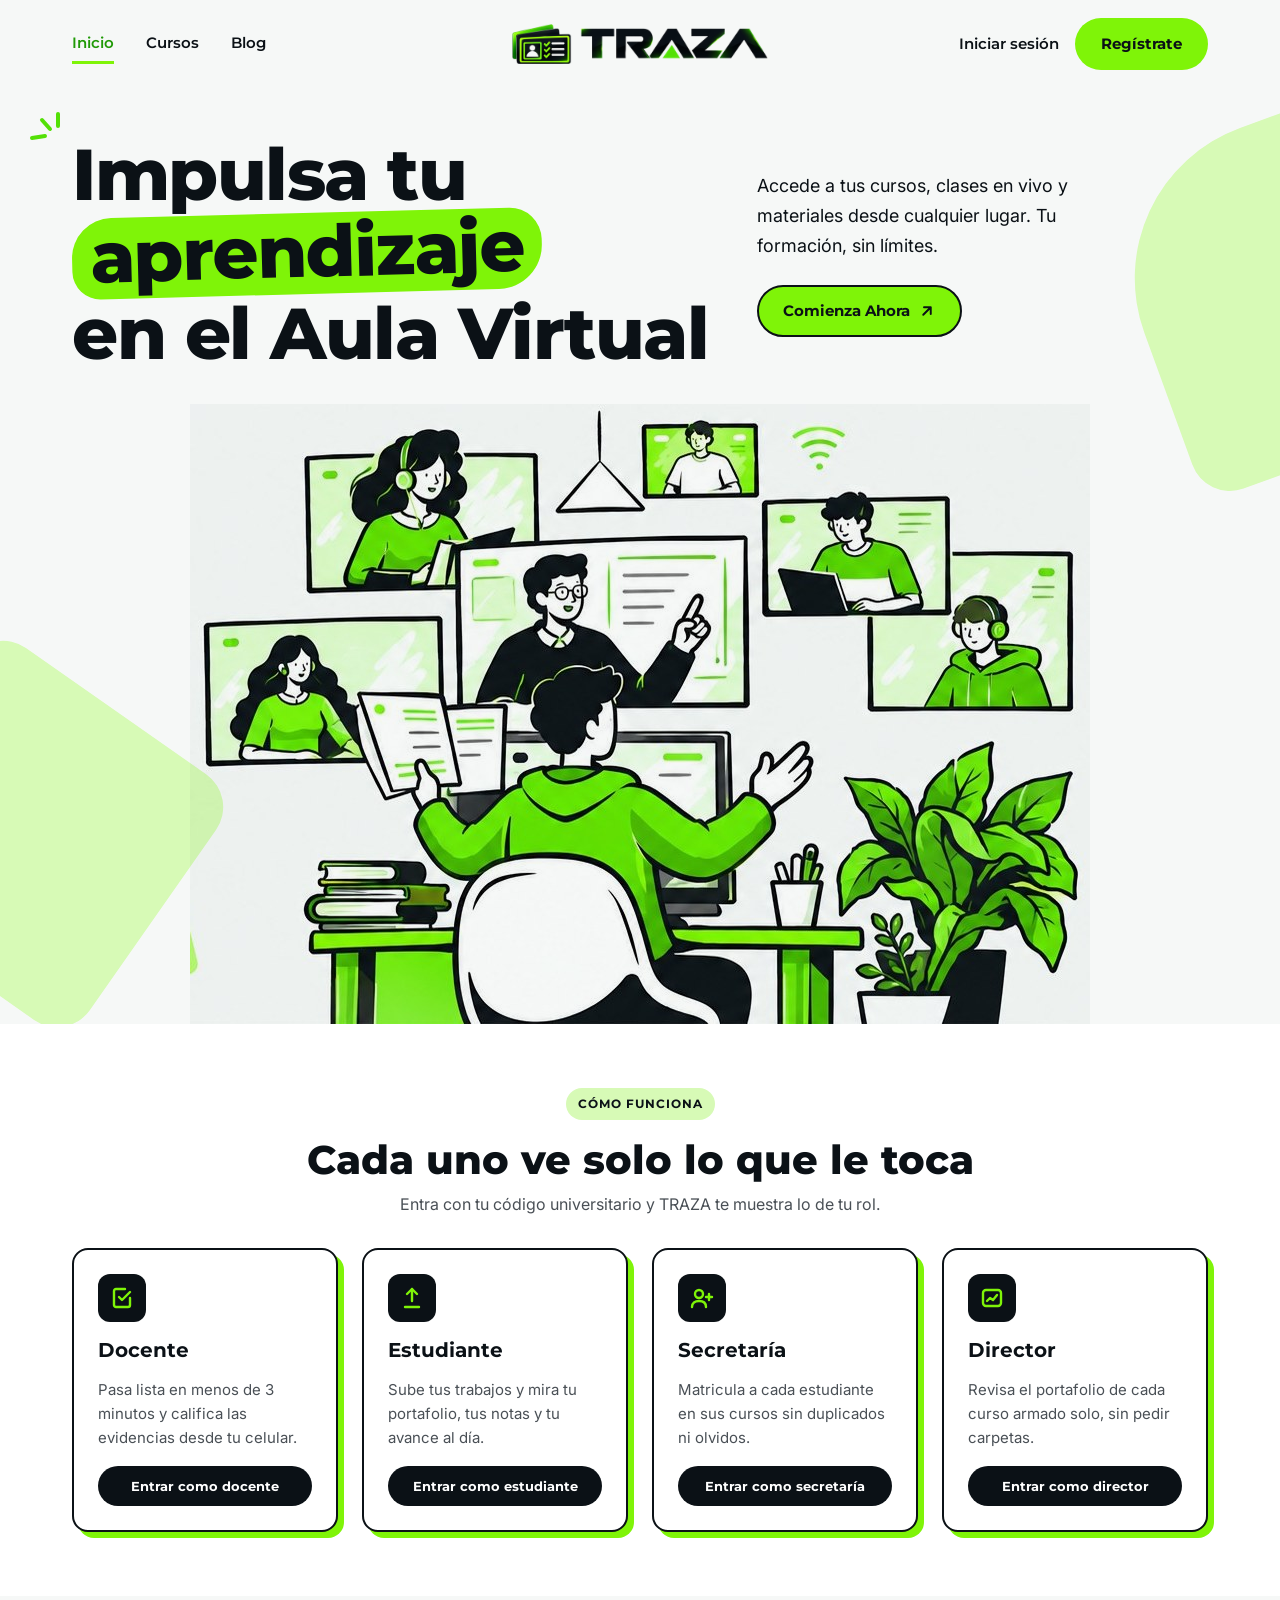
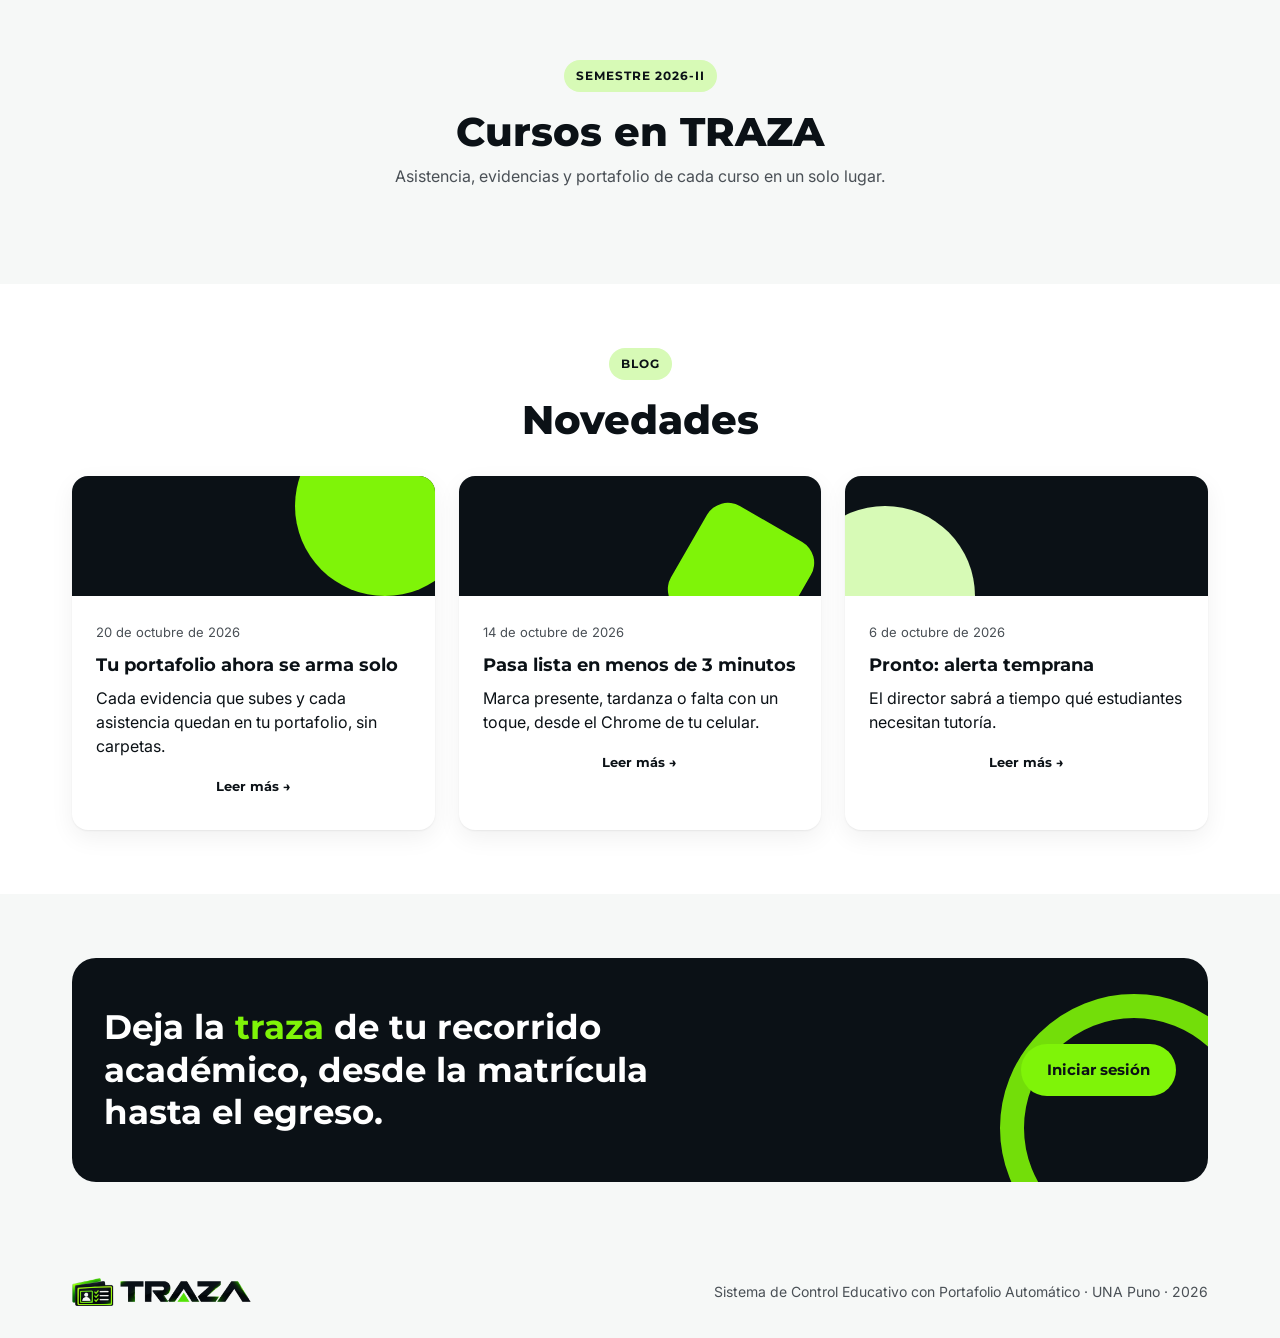
==== src/main/webapp/index.html @ 4a67aebc "Add files via upload primera version" ====
<!DOCTYPE html>
<html lang="es">
<head>
  <meta charset="UTF-8">
  <meta name="viewport" content="width=device-width, initial-scale=1.0">
  <title>TRAZA · Sistema de Control Educativo</title>
  <link rel="icon" href="img/isotipo.png">
  <link rel="preconnect" href="https://fonts.googleapis.com">
  <link rel="preconnect" href="https://fonts.gstatic.com" crossorigin>
  <link href="https://fonts.googleapis.com/css2?family=Inter:wght@400;600&family=Montserrat:wght@600;700;800&display=swap" rel="stylesheet">
  <link rel="stylesheet" href="css/estilos.css">
</head>
<body class="inicio">

  <!-- ===== Menú superior ===== -->
  <header class="menu-sup">
    <div class="contenedor">
      <nav class="menu-links" aria-label="Principal">
        <a href="#inicio" class="activo" data-seccion="inicio">Inicio</a>
        <a href="#cursos" data-seccion="cursos">Cursos</a>
        <a href="#blog" data-seccion="blog">Blog</a>
      </nav>
      <a href="#inicio" class="menu-logo" aria-label="TRAZA, ir al inicio">
        <img src="img/logo-horizontal.png" alt="TRAZA">
      </a>
      <div class="menu-acciones">
        <a href="app.html#/ingresar" class="enlace">Iniciar sesión</a>
        <button class="btn btn-verde" data-abrir="modal-registro">Regístrate</button>
        <button class="hamburguesa" id="btn-hamburguesa" aria-label="Abrir menú" aria-expanded="false">
          <span></span><span></span><span></span>
        </button>
      </div>
    </div>
    <nav class="menu-movil" id="menu-movil" aria-label="Menú del celular">
      <a href="#inicio">Inicio</a>
      <a href="#cursos">Cursos</a>
      <a href="#blog">Blog</a>
      <a href="app.html#/ingresar">Iniciar sesión</a>
      <button class="btn btn-verde btn-bloque" data-abrir="modal-registro">Regístrate</button>
    </nav>
  </header>

  <!-- ===== Portada ===== -->
  <section class="hero" id="inicio">
    <div class="forma forma-izq"></div>
    <div class="forma forma-der"></div>
    <div class="contenedor">
      <div class="hero-grid">
        <h1>
          <svg class="chispa" viewBox="0 0 52 52" aria-hidden="true"><g stroke="#53E006" stroke-width="4" stroke-linecap="round"><path d="M30 6v12"/><path d="M14 12l8 9"/><path d="M4 30l13-2"/></g></svg>
          Impulsa tu<br>
          <span class="resaltado">aprendizaje</span><br>
          en el Aula Virtual
        </h1>
        <div>
          <p class="hero-texto">Accede a tus cursos, clases en vivo y materiales desde cualquier lugar. Tu formación, sin límites.</p>
          <a href="app.html#/ingresar" class="btn btn-borde">
            Comienza Ahora
            <svg width="18" height="18" viewBox="0 0 24 24" fill="none" stroke="currentColor" stroke-width="2.6" stroke-linecap="round" stroke-linejoin="round" aria-hidden="true"><path d="M7 17L17 7M8 7h9v9"/></svg>
          </a>
        </div>
      </div>
      <div class="hero-ilustracion">
        <img src="img/ilustracion-aula.jpg" alt="Estudiantes conectados al aula virtual con su docente">
      </div>
    </div>
  </section>

  <!-- ===== Cómo funciona: un camino por rol ===== -->
  <section class="seccion seccion-blanca" id="como-funciona">
    <div class="contenedor">
      <div class="seccion-titulo">
        <span class="etiqueta">Cómo funciona</span>
        <h2>Cada uno ve solo lo que le toca</h2>
        <p>Entra con tu código universitario y TRAZA te muestra lo de tu rol.</p>
      </div>
      <div class="grid-4">
        <article class="tarjeta-rol">
          <div class="icono"><svg width="24" height="24" viewBox="0 0 24 24" fill="none" stroke="currentColor" stroke-width="2.4" stroke-linecap="round" stroke-linejoin="round"><path d="M9 11l3 3 8-8"/><path d="M20 12v7a2 2 0 0 1-2 2H6a2 2 0 0 1-2-2V5a2 2 0 0 1 2-2h9"/></svg></div>
          <h3>Docente</h3>
          <p>Pasa lista en menos de 3 minutos y califica las evidencias desde tu celular.</p>
          <a class="btn btn-negro btn-chico" href="app.html#/ingresar?demo=docente">Entrar como docente</a>
        </article>
        <article class="tarjeta-rol">
          <div class="icono"><svg width="24" height="24" viewBox="0 0 24 24" fill="none" stroke="currentColor" stroke-width="2.4" stroke-linecap="round" stroke-linejoin="round"><path d="M12 3v12"/><path d="M7 8l5-5 5 5"/><path d="M5 21h14"/></svg></div>
          <h3>Estudiante</h3>
          <p>Sube tus trabajos y mira tu portafolio, tus notas y tu avance al día.</p>
          <a class="btn btn-negro btn-chico" href="app.html#/ingresar?demo=estudiante">Entrar como estudiante</a>
        </article>
        <article class="tarjeta-rol">
          <div class="icono"><svg width="24" height="24" viewBox="0 0 24 24" fill="none" stroke="currentColor" stroke-width="2.4" stroke-linecap="round" stroke-linejoin="round"><circle cx="9" cy="8" r="4"/><path d="M2 21c0-4 3-6 7-6s7 2 7 6"/><path d="M19 8v6M16 11h6"/></svg></div>
          <h3>Secretaría</h3>
          <p>Matricula a cada estudiante en sus cursos sin duplicados ni olvidos.</p>
          <a class="btn btn-negro btn-chico" href="app.html#/ingresar?demo=secretaria">Entrar como secretaría</a>
        </article>
        <article class="tarjeta-rol">
          <div class="icono"><svg width="24" height="24" viewBox="0 0 24 24" fill="none" stroke="currentColor" stroke-width="2.4" stroke-linecap="round" stroke-linejoin="round"><rect x="3" y="4" width="18" height="16" rx="3"/><path d="M7 15l3-3 3 2 4-5"/></svg></div>
          <h3>Director</h3>
          <p>Revisa el portafolio de cada curso armado solo, sin pedir carpetas.</p>
          <a class="btn btn-negro btn-chico" href="app.html#/ingresar?demo=director">Entrar como director</a>
        </article>
      </div>
    </div>
  </section>

  <!-- ===== Cursos ===== -->
  <section class="seccion" id="cursos">
    <div class="contenedor">
      <div class="seccion-titulo">
        <span class="etiqueta">Semestre 2026-II</span>
        <h2>Cursos en TRAZA</h2>
        <p>Asistencia, evidencias y portafolio de cada curso en un solo lugar.</p>
      </div>
      <div class="grid-3" id="lista-cursos-inicio"><!-- se llena con JavaScript --></div>
    </div>
  </section>

  <!-- ===== Blog ===== -->
  <section class="seccion seccion-blanca" id="blog">
    <div class="contenedor">
      <div class="seccion-titulo">
        <span class="etiqueta">Blog</span>
        <h2>Novedades</h2>
      </div>
      <div class="grid-3">
        <article class="tarjeta-blog">
          <div class="portada"></div>
          <div class="cuerpo">
            <span class="fecha">20 de octubre de 2026</span>
            <h3>Tu portafolio ahora se arma solo</h3>
            <p>Cada evidencia que subes y cada asistencia quedan en tu portafolio, sin carpetas.</p>
            <button class="btn btn-texto btn-chico" data-aviso="El artículo completo estará en la siguiente versión.">Leer más →</button>
          </div>
        </article>
        <article class="tarjeta-blog">
          <div class="portada v2"></div>
          <div class="cuerpo">
            <span class="fecha">14 de octubre de 2026</span>
            <h3>Pasa lista en menos de 3 minutos</h3>
            <p>Marca presente, tardanza o falta con un toque, desde el Chrome de tu celular.</p>
            <button class="btn btn-texto btn-chico" data-aviso="El artículo completo estará en la siguiente versión.">Leer más →</button>
          </div>
        </article>
        <article class="tarjeta-blog">
          <div class="portada v3"></div>
          <div class="cuerpo">
            <span class="fecha">6 de octubre de 2026</span>
            <h3>Pronto: alerta temprana</h3>
            <p>El director sabrá a tiempo qué estudiantes necesitan tutoría.</p>
            <button class="btn btn-texto btn-chico" data-aviso="La alerta temprana llega en la vuelta 02.">Leer más →</button>
          </div>
        </article>
      </div>
    </div>
  </section>

  <!-- ===== Llamada final ===== -->
  <section class="seccion">
    <div class="contenedor">
      <div class="franja-cta">
        <h2>Deja la <span>traza</span> de tu recorrido académico, desde la matrícula hasta el egreso.</h2>
        <a href="app.html#/ingresar" class="btn btn-verde">Iniciar sesión</a>
      </div>
    </div>
  </section>

  <footer class="pie">
    <div class="contenedor">
      <img src="img/logo-horizontal.png" alt="TRAZA">
      <span>Sistema de Control Educativo con Portafolio Automático · UNA Puno · 2026</span>
    </div>
  </footer>

  <!-- ===== Modal de registro ===== -->
  <div class="modal-fondo oculto" id="modal-registro" role="dialog" aria-modal="true" aria-labelledby="titulo-registro">
    <div class="modal">
      <button class="modal-cerrar" data-cerrar aria-label="Cerrar">×</button>
      <h3 id="titulo-registro">Solicita tu cuenta</h3>
      <p>Las cuentas las crea la secretaría académica. Déjanos tus datos y te avisamos cuando esté lista.</p>
      <form class="form" id="form-registro" novalidate>
        <div class="grupo">
          <label for="reg-nombre">Nombre completo</label>
          <input class="campo" id="reg-nombre" required placeholder="Ej. Ana Mamani Quispe">
        </div>
        <div class="grupo">
          <label for="reg-codigo">Código universitario</label>
          <input class="campo" id="reg-codigo" required inputmode="numeric" maxlength="6" placeholder="6 dígitos">
        </div>
        <div class="grupo">
          <label for="reg-rol">Soy</label>
          <select class="campo" id="reg-rol">
            <option>Estudiante</option>
            <option>Docente</option>
          </select>
        </div>
        <div class="mensaje error oculto" id="reg-error"></div>
        <button class="btn btn-verde btn-bloque" type="submit">Enviar solicitud</button>
      </form>
    </div>
  </div>

  <div class="avisos" id="avisos" aria-live="polite"></div>

  <script src="js/modelo.js"></script>
  <script src="js/inicio.js"></script>
</body>
</html>
---- src/main/webapp/css/estilos.css ----
/* =========================================================
   TRAZA · Sistema de Control Educativo con Portafolio Automático
   Estilos del prototipo (HTML + CSS + JavaScript puro)
   Colores y tipografía según el brief corporativo
   ========================================================= */

:root {
  /* Colores de marca */
  --negro: #0B1116;          /* Negro TRAZA: títulos, textos, menú lateral */
  --verde: #7FF408;          /* Verde limón: botones, resaltados */
  --verde-brillante: #53E006;
  --verde-bosque: #209A07;   /* íconos y enlaces activos */
  --verde-pastel: #D7FAB6;   /* formas decorativas */
  --gris-fondo: #F6F8F7;
  --blanco: #FFFFFF;
  --gris-texto: #4A5056;
  --linea: #E2E7E4;

  /* Colores de estado (solo en la app) */
  --ok: #1E7A50;
  --ok-suave: #E3F4EA;
  --alerta: #F59E0B;
  --alerta-suave: #FEF3DC;
  --error: #C7362B;
  --error-suave: #FBE5E3;

  /* Tipografía */
  --titulo: "Montserrat", system-ui, sans-serif;
  --texto: "Inter", system-ui, sans-serif;

  /* Retícula de 8 px */
  --e1: 4px; --e2: 8px; --e3: 16px; --e4: 24px; --e5: 32px; --e6: 48px; --e7: 64px;
  --radio-tarjeta: 16px;
  --radio-campo: 12px;
  --pildora: 999px;
  --sombra: 0 1px 2px rgba(11,17,22,.06), 0 8px 24px rgba(11,17,22,.06);
  --ancho-max: 1200px;
}

* { box-sizing: border-box; }
html { scroll-behavior: smooth; }
body {
  margin: 0;
  font-family: var(--texto);
  font-size: 16px;
  line-height: 24px;
  color: var(--negro);
  background: var(--gris-fondo);
  -webkit-font-smoothing: antialiased;
}
img { max-width: 100%; display: block; }
h1, h2, h3, h4 { font-family: var(--titulo); margin: 0; color: var(--negro); }
p { margin: 0; }
a { color: inherit; }
button, input, select { font: inherit; color: inherit; }
.oculto { display: none !important; }

/* ---------- Botones ---------- */
.btn {
  display: inline-flex; align-items: center; justify-content: center; gap: var(--e2);
  font-family: var(--titulo); font-weight: 700; font-size: 15px;
  padding: 12px 24px; min-height: 44px;
  border-radius: var(--pildora); border: 2px solid transparent;
  cursor: pointer; text-decoration: none; white-space: nowrap;
  transition: transform .12s ease, background .15s ease, box-shadow .15s ease;
}
.btn:active { transform: scale(.97); }
.btn:focus-visible, .campo:focus-visible, .estado-btn:focus-visible { outline: 3px solid var(--verde-bosque); outline-offset: 2px; }
.btn-verde { background: var(--verde); color: var(--negro); }
.btn-verde:hover { background: #8dff1a; box-shadow: 0 6px 18px rgba(127,244,8,.45); }
.btn-borde { background: var(--verde); color: var(--negro); border-color: var(--negro); }
.btn-borde:hover { box-shadow: 4px 4px 0 var(--negro); transform: translate(-2px,-2px); }
.btn-negro { background: var(--negro); color: var(--blanco); }
.btn-negro:hover { background: #1d262e; }
.btn-claro { background: var(--blanco); color: var(--negro); border-color: var(--linea); }
.btn-claro:hover { border-color: var(--negro); }
.btn-texto { background: transparent; color: var(--negro); padding: 8px 12px; }
.btn-texto:hover { background: rgba(11,17,22,.06); }
.btn-chico { padding: 6px 14px; min-height: 36px; font-size: 13px; }
.btn-bloque { width: 100%; }
.btn[disabled] { opacity: .5; pointer-events: none; }

/* =========================================================
   PÁGINA DE INICIO (index.html)
   ========================================================= */
.inicio { overflow-x: hidden; }
.contenedor { max-width: var(--ancho-max); margin: 0 auto; padding: 0 var(--e5); }

.menu-sup {
  position: sticky; top: 0; z-index: 20;
  background: rgba(246,248,247,.92); backdrop-filter: blur(8px);
}
.menu-sup .contenedor {
  display: grid; grid-template-columns: 1fr auto 1fr; align-items: center;
  height: 88px;
}
.menu-links { display: flex; gap: var(--e5); }
.menu-links a {
  text-decoration: none; font-family: var(--titulo); font-weight: 600; font-size: 15px;
  padding: 6px 0; border-bottom: 3px solid transparent;
}
.menu-links a.activo, .menu-links a:hover { color: var(--verde-bosque); border-color: var(--verde); }
.menu-logo img { height: 40px; width: auto; }
.menu-acciones { display: flex; justify-content: flex-end; align-items: center; gap: var(--e3); }
.menu-acciones .enlace { text-decoration: none; font-family: var(--titulo); font-weight: 600; font-size: 15px; }
.menu-acciones .enlace:hover { color: var(--verde-bosque); }
.hamburguesa { display: none; background: none; border: 0; width: 44px; height: 44px; cursor: pointer; }
.hamburguesa span { display: block; height: 3px; background: var(--negro); border-radius: 3px; margin: 6px 8px; }
.menu-movil { display: none; }

.hero { position: relative; padding: var(--e6) 0 0; }
.hero-grid { display: grid; grid-template-columns: 1.45fr 1fr; gap: var(--e5); align-items: center; }
.hero h1 {
  position: relative; font-weight: 800;
  font-size: clamp(40px, 5.6vw, 72px); line-height: 1.08; letter-spacing: -1.5px;
}
.resaltado {
  display: inline-block; background: var(--verde);
  padding: 0 18px 4px; border-radius: 40px 32px 44px 28px;
  transform: rotate(-1.5deg);
}
.chispa { position: absolute; left: -44px; top: -28px; width: 52px; }
.hero-texto { font-size: 18px; line-height: 30px; color: var(--negro); max-width: 380px; margin-bottom: var(--e4); }
.hero-ilustracion { position: relative; margin-top: var(--e5); }
.hero-ilustracion img { margin: 0 auto; width: min(900px, 100%); mix-blend-mode: multiply; }
.forma { position: absolute; background: var(--verde-pastel); z-index: -1; }
.forma-izq { left: -120px; bottom: 40px; width: 300px; height: 300px; border-radius: 40px; transform: rotate(35deg); }
.forma-der { right: -120px; top: 40px; width: 260px; height: 340px; border-radius: 160px 40px 160px 40px; transform: rotate(-20deg); }

.seccion { padding: var(--e7) 0; }
.seccion-blanca { background: var(--blanco); }
.seccion-titulo { text-align: center; margin-bottom: var(--e5); }
.seccion-titulo h2 { font-size: clamp(28px, 4vw, 40px); line-height: 1.2; font-weight: 800; }
.seccion-titulo p { color: var(--gris-texto); margin-top: var(--e2); }
.etiqueta {
  display: inline-block; font-family: var(--titulo); font-size: 12px; font-weight: 700;
  letter-spacing: 1px; text-transform: uppercase;
  background: var(--verde-pastel); color: var(--negro);
  padding: 4px 12px; border-radius: var(--pildora); margin-bottom: var(--e3);
}

.grid-4 { display: grid; grid-template-columns: repeat(4, 1fr); gap: var(--e4); }
.grid-3 { display: grid; grid-template-columns: repeat(3, 1fr); gap: var(--e4); }
.tarjeta-rol {
  background: var(--blanco); border: 2px solid var(--negro); border-radius: var(--radio-tarjeta);
  padding: var(--e4); display: flex; flex-direction: column; gap: var(--e3);
  box-shadow: 6px 6px 0 var(--verde);
  transition: transform .15s ease, box-shadow .15s ease;
}
.tarjeta-rol:hover { transform: translate(-3px,-3px); box-shadow: 9px 9px 0 var(--verde); }
.tarjeta-rol .icono { width: 48px; height: 48px; border-radius: 12px; background: var(--negro); color: var(--verde); display: grid; place-items: center; }
.tarjeta-rol h3 { font-size: 20px; }
.tarjeta-rol p { color: var(--gris-texto); font-size: 15px; flex: 1; }

.tarjeta-curso {
  background: var(--gris-fondo); border-radius: var(--radio-tarjeta); padding: var(--e4);
  display: flex; flex-direction: column; gap: var(--e2);
}
.tarjeta-curso .codigo { font-family: var(--titulo); font-weight: 800; font-size: 13px; color: var(--verde-bosque); }
.tarjeta-curso h3 { font-size: 18px; line-height: 26px; }
.tarjeta-curso p { color: var(--gris-texto); font-size: 14px; }

.tarjeta-blog { background: var(--blanco); border-radius: var(--radio-tarjeta); overflow: hidden; box-shadow: var(--sombra); display: flex; flex-direction: column; }
.tarjeta-blog .portada { height: 120px; background: var(--negro); position: relative; overflow: hidden; }
.tarjeta-blog .portada::after { content: ""; position: absolute; width: 180px; height: 180px; border-radius: 50%; background: var(--verde); right: -40px; top: -60px; }
.tarjeta-blog .portada.v2::after { border-radius: 24px; transform: rotate(30deg); right: 20px; top: 40px; width: 120px; height: 120px; }
.tarjeta-blog .portada.v3::after { background: var(--verde-pastel); left: -50px; right: auto; top: 30px; }
.tarjeta-blog .cuerpo { padding: var(--e4); display: flex; flex-direction: column; gap: var(--e2); flex: 1; }
.tarjeta-blog .fecha { font-size: 13px; color: var(--gris-texto); }
.tarjeta-blog h3 { font-size: 18px; line-height: 26px; }

.franja-cta { background: var(--negro); color: var(--blanco); border-radius: 24px; padding: var(--e6) var(--e5); display: flex; align-items: center; justify-content: space-between; gap: var(--e4); position: relative; overflow: hidden; }
.franja-cta h2 { color: var(--blanco); font-size: clamp(24px, 3vw, 34px); line-height: 1.25; max-width: 560px; }
.franja-cta h2 span { color: var(--verde); }
.franja-cta::after { content: ""; position: absolute; right: -60px; bottom: -80px; width: 220px; height: 220px; border-radius: 50%; border: 24px solid var(--verde); opacity: .9; }
.franja-cta .btn { position: relative; z-index: 1; }

.pie { padding: var(--e5) 0; color: var(--gris-texto); font-size: 14px; }
.pie .contenedor { display: flex; align-items: center; justify-content: space-between; gap: var(--e3); flex-wrap: wrap; }
.pie img { height: 28px; width: auto; }

/* ---------- Ventana modal ---------- */
.modal-fondo { position: fixed; inset: 0; background: rgba(11,17,22,.55); display: grid; place-items: center; padding: var(--e3); z-index: 50; }
.modal { background: var(--blanco); border-radius: 20px; width: min(440px, 100%); padding: var(--e5); position: relative; }
.modal h3 { font-size: 22px; margin-bottom: var(--e2); }
.modal p { color: var(--gris-texto); margin-bottom: var(--e4); }
.modal-cerrar { position: absolute; top: 12px; right: 12px; width: 40px; height: 40px; border-radius: 50%; border: 0; background: var(--gris-fondo); cursor: pointer; font-size: 20px; }

/* ---------- Avisos flotantes ---------- */
.avisos { position: fixed; left: 50%; bottom: 24px; transform: translateX(-50%); display: flex; flex-direction: column; gap: 8px; z-index: 60; width: min(420px, calc(100% - 32px)); }
.aviso { background: var(--negro); color: var(--blanco); padding: 14px 18px; border-radius: 14px; box-shadow: var(--sombra); display: flex; gap: 10px; align-items: flex-start; animation: entrar .25s ease; font-size: 15px; }
.aviso::before { content: ""; flex: none; width: 10px; height: 10px; margin-top: 7px; border-radius: 50%; background: var(--verde); }
.aviso.error::before { background: #ff6b5e; }
@keyframes entrar { from { opacity: 0; transform: translateY(10px); } }

/* =========================================================
   APLICACIÓN (app.html)
   ========================================================= */
.app { display: grid; grid-template-columns: 256px 1fr; min-height: 100vh; }
.lateral {
  background: var(--negro); color: var(--blanco);
  padding: var(--e4) var(--e3); display: flex; flex-direction: column; gap: var(--e4);
  position: sticky; top: 0; height: 100vh;
}
.lateral .marca { display: flex; align-items: center; gap: 10px; padding: 0 var(--e2); text-decoration: none; }
.lateral .marca img { height: 34px; width: auto; }
.lateral .marca span { font-family: var(--titulo); font-weight: 800; font-size: 24px; letter-spacing: 1px; color: var(--blanco); }
.nav-lateral { display: flex; flex-direction: column; gap: 4px; }
.nav-titulo { font-family: var(--titulo); font-size: 11px; font-weight: 700; letter-spacing: 1.2px; text-transform: uppercase; color: #8b949b; padding: 0 var(--e2); margin: var(--e2) 0 4px; }
.nav-lateral a {
  display: flex; align-items: center; gap: 12px; padding: 10px 12px; border-radius: 12px;
  text-decoration: none; color: #d6dbde; font-weight: 600; font-size: 15px;
}
.nav-lateral a svg { flex: none; }
.nav-lateral a:hover { background: #1b242b; color: var(--blanco); }
.nav-lateral a.activo { background: var(--verde); color: var(--negro); }
.usuario-lateral { margin-top: auto; background: #151d23; border-radius: 14px; padding: 12px; display: flex; gap: 10px; align-items: center; }
.avatar { flex: none; width: 40px; height: 40px; border-radius: 50%; background: var(--verde); color: var(--negro); display: grid; place-items: center; font-family: var(--titulo); font-weight: 800; font-size: 15px; }
.usuario-lateral .datos { min-width: 0; flex: 1; }
.usuario-lateral .nombre { font-weight: 600; font-size: 14px; line-height: 18px; white-space: nowrap; overflow: hidden; text-overflow: ellipsis; }
.usuario-lateral .rol { font-size: 12px; color: var(--verde); }
.salir { background: none; border: 0; color: #8b949b; cursor: pointer; padding: 6px; border-radius: 8px; }
.salir:hover { color: var(--blanco); background: #232d35; }

.principal { min-width: 0; display: flex; flex-direction: column; }
.encabezado {
  height: 64px; display: flex; align-items: center; gap: var(--e3);
  padding: 0 var(--e5); background: var(--blanco); border-bottom: 1px solid var(--linea);
  position: sticky; top: 0; z-index: 10;
}
.encabezado .migas { font-size: 14px; color: var(--gris-texto); flex: 1; min-width: 0; white-space: nowrap; overflow: hidden; text-overflow: ellipsis; }
.encabezado .migas a { text-decoration: none; }
.encabezado .migas a:hover { color: var(--verde-bosque); }
.encabezado .migas b { color: var(--negro); }
.encabezado .logo-movil { display: none; height: 28px; width: auto; }
.menu-app-btn { display: none; }
.prototipo-chip { font-family: var(--titulo); font-size: 11px; font-weight: 700; letter-spacing: 1px; text-transform: uppercase; background: var(--verde-pastel); padding: 4px 10px; border-radius: var(--pildora); }

.contenido { padding: var(--e5); max-width: calc(var(--ancho-max) + 64px); width: 100%; }
.titulo-pagina { display: flex; align-items: flex-end; justify-content: space-between; gap: var(--e3); flex-wrap: wrap; margin-bottom: var(--e4); }
.titulo-pagina h1 { font-size: 32px; line-height: 40px; font-weight: 800; }
.titulo-pagina p { color: var(--gris-texto); margin-top: 4px; }
.subtitulo { font-size: 20px; line-height: 28px; font-weight: 700; margin: var(--e5) 0 var(--e3); }

.panel { background: var(--blanco); border-radius: var(--radio-tarjeta); padding: var(--e4); box-shadow: var(--sombra); }
.panel + .panel { margin-top: var(--e4); }

/* Tarjetas de resumen */
.resumen-grid { display: grid; grid-template-columns: repeat(4, 1fr); gap: var(--e4); margin-bottom: var(--e4); }
.dato { background: var(--blanco); border-radius: var(--radio-tarjeta); padding: var(--e4); box-shadow: var(--sombra); }
.dato .valor { font-family: var(--titulo); font-weight: 800; font-size: 32px; line-height: 40px; }
.dato .nombre { color: var(--gris-texto); font-size: 14px; }
.dato.destacado { background: var(--negro); color: var(--blanco); }
.dato.destacado .valor { color: var(--verde); }
.dato.destacado .nombre { color: #c3c9cd; }

/* Mis cursos */
.cursos-grid { display: grid; grid-template-columns: repeat(auto-fill, minmax(300px, 1fr)); gap: var(--e4); }
.curso { background: var(--blanco); border-radius: var(--radio-tarjeta); box-shadow: var(--sombra); overflow: hidden; display: flex; flex-direction: column; }
.curso-cabeza { background: var(--negro); color: var(--blanco); padding: var(--e4); position: relative; overflow: hidden; }
.curso-cabeza::after { content: ""; position: absolute; right: -30px; top: -30px; width: 110px; height: 110px; border-radius: 50%; background: var(--verde); opacity: .95; }
.curso-cabeza .codigo { font-family: var(--titulo); font-weight: 800; color: var(--verde); font-size: 13px; position: relative; z-index: 1; }
.curso-cabeza h3 { color: var(--blanco); font-size: 19px; line-height: 26px; margin-top: 4px; max-width: 80%; position: relative; z-index: 1; }
.curso-cuerpo { padding: var(--e4); display: flex; flex-direction: column; gap: var(--e3); flex: 1; }
.curso-meta { display: flex; gap: var(--e3); color: var(--gris-texto); font-size: 14px; flex-wrap: wrap; }
.curso-acciones { display: grid; grid-template-columns: 1fr 1fr; gap: var(--e2); margin-top: auto; }

/* Registro de asistencia */
.barra-asistencia { display: flex; gap: var(--e2); flex-wrap: wrap; align-items: center; margin-bottom: var(--e3); }
.barra-asistencia .contador { margin-left: auto; font-size: 14px; color: var(--gris-texto); }
.lista-estudiantes { list-style: none; margin: 0; padding: 0; }
.fila-est { display: flex; align-items: center; gap: var(--e3); padding: 12px 0; border-bottom: 1px solid var(--linea); }
.fila-est:last-child { border-bottom: 0; }
.fila-est .num { width: 24px; color: var(--gris-texto); font-size: 13px; text-align: right; flex: none; }
.fila-est .info { flex: 1; min-width: 0; }
.fila-est .info .n { font-weight: 600; white-space: nowrap; overflow: hidden; text-overflow: ellipsis; }
.fila-est .info .c { font-size: 13px; color: var(--gris-texto); }
.estados { display: flex; gap: 6px; flex: none; }
.estado-btn {
  width: 44px; height: 44px; border-radius: 12px; border: 2px solid var(--linea); background: var(--blanco);
  font-family: var(--titulo); font-weight: 800; font-size: 15px; cursor: pointer; color: var(--gris-texto);
}
.estado-btn:hover { border-color: var(--negro); }
.estado-btn.sel-P { background: var(--ok); border-color: var(--ok); color: var(--blanco); }
.estado-btn.sel-T { background: var(--alerta); border-color: var(--alerta); color: var(--negro); }
.estado-btn.sel-F { background: var(--error); border-color: var(--error); color: var(--blanco); }
.leyenda { display: flex; gap: var(--e3); flex-wrap: wrap; font-size: 13px; color: var(--gris-texto); }
.leyenda i { display: inline-block; width: 12px; height: 12px; border-radius: 4px; margin-right: 6px; vertical-align: -1px; }
.barra-guardar { position: sticky; bottom: 0; background: linear-gradient(transparent, var(--gris-fondo) 30%); padding: var(--e4) 0 var(--e3); display: flex; gap: var(--e2); justify-content: flex-end; }

/* Resumen de la sesión */
.resumen-sesion { text-align: center; padding: var(--e6) var(--e4); }
.resumen-sesion .check-grande { width: 88px; height: 88px; border-radius: 50%; background: var(--verde); display: grid; place-items: center; margin: 0 auto var(--e4); }
.resumen-sesion h2 { font-size: 28px; line-height: 36px; font-weight: 800; }
.resumen-sesion .frase { font-family: var(--titulo); font-size: 20px; margin: var(--e3) 0 var(--e5); }
.conteo { display: grid; grid-template-columns: repeat(3, 1fr); gap: var(--e3); max-width: 520px; margin: 0 auto var(--e5); }
.conteo div { border-radius: var(--radio-tarjeta); padding: var(--e3); }
.conteo b { display: block; font-family: var(--titulo); font-size: 36px; line-height: 44px; }
.conteo .p { background: var(--ok-suave); color: var(--ok); }
.conteo .t { background: var(--alerta-suave); color: #8a5800; }
.conteo .f { background: var(--error-suave); color: var(--error); }
.acciones-centro { display: flex; gap: var(--e2); justify-content: center; flex-wrap: wrap; }

/* Formularios */
.form { display: flex; flex-direction: column; gap: var(--e3); }
.grupo { display: flex; flex-direction: column; gap: 6px; }
.grupo label, .grupo .lbl { font-family: var(--titulo); font-weight: 700; font-size: 13px; }
.grupo .ayuda { font-size: 13px; color: var(--gris-texto); }
.campo {
  width: 100%; min-height: 48px; padding: 12px 14px; border-radius: var(--radio-campo);
  border: 2px solid var(--linea); background: var(--blanco); outline: none;
}
.campo:focus { border-color: var(--negro); }
.campo.invalido { border-color: var(--error); }
.fila-2 { display: grid; grid-template-columns: 1fr 1fr; gap: var(--e3); }
.checks { display: flex; flex-direction: column; gap: var(--e2); }
.check { display: flex; align-items: center; gap: 12px; padding: 12px 14px; border: 2px solid var(--linea); border-radius: var(--radio-campo); cursor: pointer; background: var(--blanco); }
.check:hover { border-color: var(--negro); }
.check input { width: 20px; height: 20px; accent-color: var(--verde-bosque); }
.check .t { flex: 1; }
.check .t small { display: block; color: var(--gris-texto); }
.mensaje { padding: 12px 16px; border-radius: 12px; font-size: 15px; display: flex; gap: 10px; align-items: flex-start; }
.mensaje.error { background: var(--error-suave); color: var(--error); }
.mensaje.ok { background: var(--ok-suave); color: var(--ok); }
.mensaje.info { background: var(--alerta-suave); color: #6b4500; }
.zona-archivo { border: 2px dashed #b9c2bd; border-radius: var(--radio-tarjeta); padding: var(--e5) var(--e3); text-align: center; cursor: pointer; background: var(--gris-fondo); }
.zona-archivo:hover { border-color: var(--negro); }
.zona-archivo b { font-family: var(--titulo); }
.zona-archivo .archivo-elegido { margin-top: 8px; font-size: 14px; color: var(--verde-bosque); font-weight: 600; }

/* Ingreso */
.ingreso { min-height: 100vh; display: grid; grid-template-columns: 1fr 1fr; }
.ingreso-arte { background: var(--negro); color: var(--blanco); padding: var(--e6); display: flex; flex-direction: column; justify-content: space-between; position: relative; overflow: hidden; }
.ingreso-arte h2 { color: var(--blanco); font-size: 40px; line-height: 48px; font-weight: 800; max-width: 440px; position: relative; z-index: 1; }
.ingreso-arte h2 span { color: var(--negro); background: var(--verde); padding: 0 12px; border-radius: 24px; }
.ingreso-arte p { color: #c3c9cd; max-width: 400px; margin-top: var(--e3); position: relative; z-index: 1; }
.ingreso-arte .circulo { position: absolute; border-radius: 50%; border: 28px solid var(--verde); width: 320px; height: 320px; right: -110px; bottom: -110px; }
.ingreso-arte .cuadro { position: absolute; border-radius: 32px; background: var(--verde-bosque); width: 140px; height: 140px; right: 120px; top: 90px; transform: rotate(20deg); opacity: .8; }
.ingreso-arte .logo-claro { height: 40px; width: auto; position: relative; z-index: 1; }
.ingreso-form { display: grid; place-items: center; padding: var(--e5) var(--e3); }
.ingreso-caja { width: min(400px, 100%); }
.ingreso-caja h1 { font-size: 32px; line-height: 40px; font-weight: 800; }
.ingreso-caja > p { color: var(--gris-texto); margin: var(--e2) 0 var(--e4); }
.demo { margin-top: var(--e5); border-top: 1px solid var(--linea); padding-top: var(--e4); }
.demo .lbl { font-family: var(--titulo); font-weight: 700; font-size: 13px; margin-bottom: var(--e2); display: block; }
.demo-grid { display: grid; grid-template-columns: 1fr 1fr; gap: var(--e2); }
.demo-btn { text-align: left; background: var(--blanco); border: 2px solid var(--linea); border-radius: 12px; padding: 10px 12px; cursor: pointer; }
.demo-btn:hover { border-color: var(--negro); }
.demo-btn b { display: block; font-family: var(--titulo); font-size: 14px; }
.demo-btn small { color: var(--gris-texto); }
.volver-inicio { display: inline-flex; gap: 6px; align-items: center; text-decoration: none; font-size: 14px; color: var(--gris-texto); margin-bottom: var(--e5); }
.volver-inicio:hover { color: var(--negro); }

/* Evidencias y portafolio */
.lista { list-style: none; margin: 0; padding: 0; }
.item { display: flex; align-items: center; gap: var(--e3); padding: var(--e3) 0; border-bottom: 1px solid var(--linea); flex-wrap: wrap; }
.item:last-child { border-bottom: 0; }
.item .icono-archivo { flex: none; width: 44px; height: 44px; border-radius: 12px; background: var(--negro); color: var(--verde); display: grid; place-items: center; font-family: var(--titulo); font-weight: 800; font-size: 11px; }
.item .info { flex: 1; min-width: 180px; }
.item .info .n { font-weight: 600; }
.item .info .c { font-size: 13px; color: var(--gris-texto); }
.calificar { display: flex; gap: var(--e2); align-items: center; }
.calificar .campo { width: 84px; min-height: 44px; text-align: center; font-family: var(--titulo); font-weight: 700; }
.chip { display: inline-flex; align-items: center; gap: 6px; font-size: 12px; font-weight: 700; font-family: var(--titulo); padding: 4px 10px; border-radius: var(--pildora); white-space: nowrap; }
.chip.por-calificar { background: var(--alerta-suave); color: #8a5800; }
.chip.calificada { background: var(--ok-suave); color: var(--ok); }
.chip.desaprobada { background: var(--error-suave); color: var(--error); }
.chip.abierto { background: var(--verde-pastel); color: var(--negro); }
.chip.cerrado { background: #e7eaec; color: var(--gris-texto); }
.nota { font-family: var(--titulo); font-weight: 800; font-size: 20px; min-width: 44px; text-align: right; }
.nota.baja { color: var(--error); }

.avance { display: flex; align-items: center; gap: var(--e3); }
.barra { flex: 1; height: 12px; border-radius: var(--pildora); background: #e7eaec; overflow: hidden; }
.barra > i { display: block; height: 100%; background: var(--verde); border-radius: var(--pildora); }
.avance b { font-family: var(--titulo); min-width: 48px; text-align: right; }

.portafolio-cabeza { background: var(--negro); color: var(--blanco); border-radius: var(--radio-tarjeta); padding: var(--e5); display: grid; grid-template-columns: 1fr 260px; gap: var(--e4); align-items: center; margin-bottom: var(--e4); position: relative; overflow: hidden; }
.portafolio-cabeza h2 { color: var(--blanco); font-size: 26px; line-height: 34px; }
.portafolio-cabeza p { color: #c3c9cd; margin-top: 6px; }
.portafolio-cabeza .avance-grande { position: relative; z-index: 1; text-align: right; }
.portafolio-cabeza .avance-grande b { font-family: var(--titulo); font-size: 56px; line-height: 60px; color: var(--verde); display: block; }
.portafolio-cabeza .barra { background: #263039; margin-top: 8px; }
.portafolio-cabeza::before { content: ""; position: absolute; right: -110px; bottom: -130px; width: 220px; height: 220px; border-radius: 50%; border: 20px solid var(--verde-bosque); opacity: .35; }

.selector-curso { display: flex; gap: var(--e2); align-items: center; flex-wrap: wrap; }
.selector-curso .campo { width: auto; min-width: 260px; }

.tabla-simple { width: 100%; border-collapse: collapse; font-size: 15px; }
.tabla-simple th { text-align: left; font-family: var(--titulo); font-size: 12px; text-transform: uppercase; letter-spacing: .8px; color: var(--gris-texto); padding: 8px 8px 10px; border-bottom: 2px solid var(--linea); }
.tabla-simple td { padding: 12px 8px; border-bottom: 1px solid var(--linea); }
.tabla-simple td.num { text-align: right; font-family: var(--titulo); font-weight: 700; }
.vacio { text-align: center; color: var(--gris-texto); padding: var(--e5) var(--e3); }
.vacio b { display: block; font-family: var(--titulo); color: var(--negro); font-size: 18px; margin-bottom: 4px; }

/* =========================================================
   TABLETA Y CELULAR (RNF-02: sin desplazamiento horizontal)
   ========================================================= */
@media (max-width: 1023px) {
  .contenedor { padding: 0 var(--e4); }
  .menu-links { gap: var(--e4); }
  .grid-4 { grid-template-columns: repeat(2, 1fr); }
  .grid-3 { grid-template-columns: repeat(2, 1fr); }
  .resumen-grid { grid-template-columns: repeat(2, 1fr); }
  .app { grid-template-columns: 1fr; }
  .lateral { position: fixed; left: 0; top: 0; bottom: 0; width: 272px; z-index: 40; transform: translateX(-100%); transition: transform .25s ease; }
  .lateral.abierto { transform: none; box-shadow: 0 0 0 100vmax rgba(11,17,22,.5); }
  .menu-app-btn { display: inline-grid; place-items: center; width: 44px; height: 44px; border: 0; background: none; cursor: pointer; margin-left: -10px; }
  .encabezado { padding: 0 var(--e4); }
  .encabezado .logo-movil { display: block; }
  .contenido { padding: var(--e4); }
  .ingreso { grid-template-columns: 1fr; }
  .ingreso-arte { display: none; }
}

@media (max-width: 760px) {
  .menu-sup .contenedor { grid-template-columns: auto 1fr auto; height: 72px; }
  .menu-links, .menu-acciones .enlace, .menu-acciones .btn { display: none; }
  .menu-logo { order: -1; }
  .menu-logo img { height: 30px; }
  .hamburguesa { display: block; grid-column: 3; }
  .menu-movil.abierto { display: flex; flex-direction: column; gap: 4px; padding: 0 var(--e3) var(--e3); }
  .menu-movil a:not(.btn) { padding: 12px 8px; text-decoration: none; font-family: var(--titulo); font-weight: 600; border-bottom: 1px solid var(--linea); }
  .menu-movil .btn { margin-top: var(--e2); }
  .hero { padding-top: var(--e4); }
  .hero-grid { grid-template-columns: 1fr; gap: var(--e4); }
  .chispa { left: -6px; top: -36px; width: 40px; }
  .resaltado { padding: 0 12px 2px; }
  .forma-izq, .forma-der { width: 160px; height: 160px; }
  .franja-cta { flex-direction: column; align-items: flex-start; padding: var(--e5) var(--e4); }
}

@media (max-width: 599px) {
  .contenedor { padding: 0 var(--e3); }
  .grid-4, .grid-3 { grid-template-columns: 1fr; }
  .resumen-grid { grid-template-columns: 1fr 1fr; gap: var(--e3); }
  .dato { padding: var(--e3); }
  .dato .valor { font-size: 26px; line-height: 32px; }
  .encabezado { padding: 0 var(--e3); }
  .prototipo-chip { display: none; }
  .contenido { padding: var(--e3); }
  .titulo-pagina h1 { font-size: 26px; line-height: 32px; }
  .panel { padding: var(--e3); }
  .fila-est { gap: 10px; }
  .fila-est .num { display: none; }
  .estado-btn { width: 42px; height: 42px; }
  .fila-2 { grid-template-columns: 1fr; }
  .conteo b { font-size: 28px; line-height: 36px; }
  .portafolio-cabeza { grid-template-columns: 1fr; padding: var(--e4); }
  .portafolio-cabeza .avance-grande { text-align: left; }
  .selector-curso .campo { min-width: 0; width: 100%; }
  .demo-grid { grid-template-columns: 1fr; }
  .tabla-simple .ocultar-movil { display: none; }
  .barra-guardar { flex-wrap: wrap; }
  .barra-guardar .check { flex-basis: 100%; margin-right: 0 !important; background: var(--blanco); }
  .barra-guardar .btn { flex: 1; }
  .encabezado .migas { display: none; }
  .encabezado .logo-movil { margin-right: auto; }
  .curso-acciones .btn { padding: 10px 8px; }
}
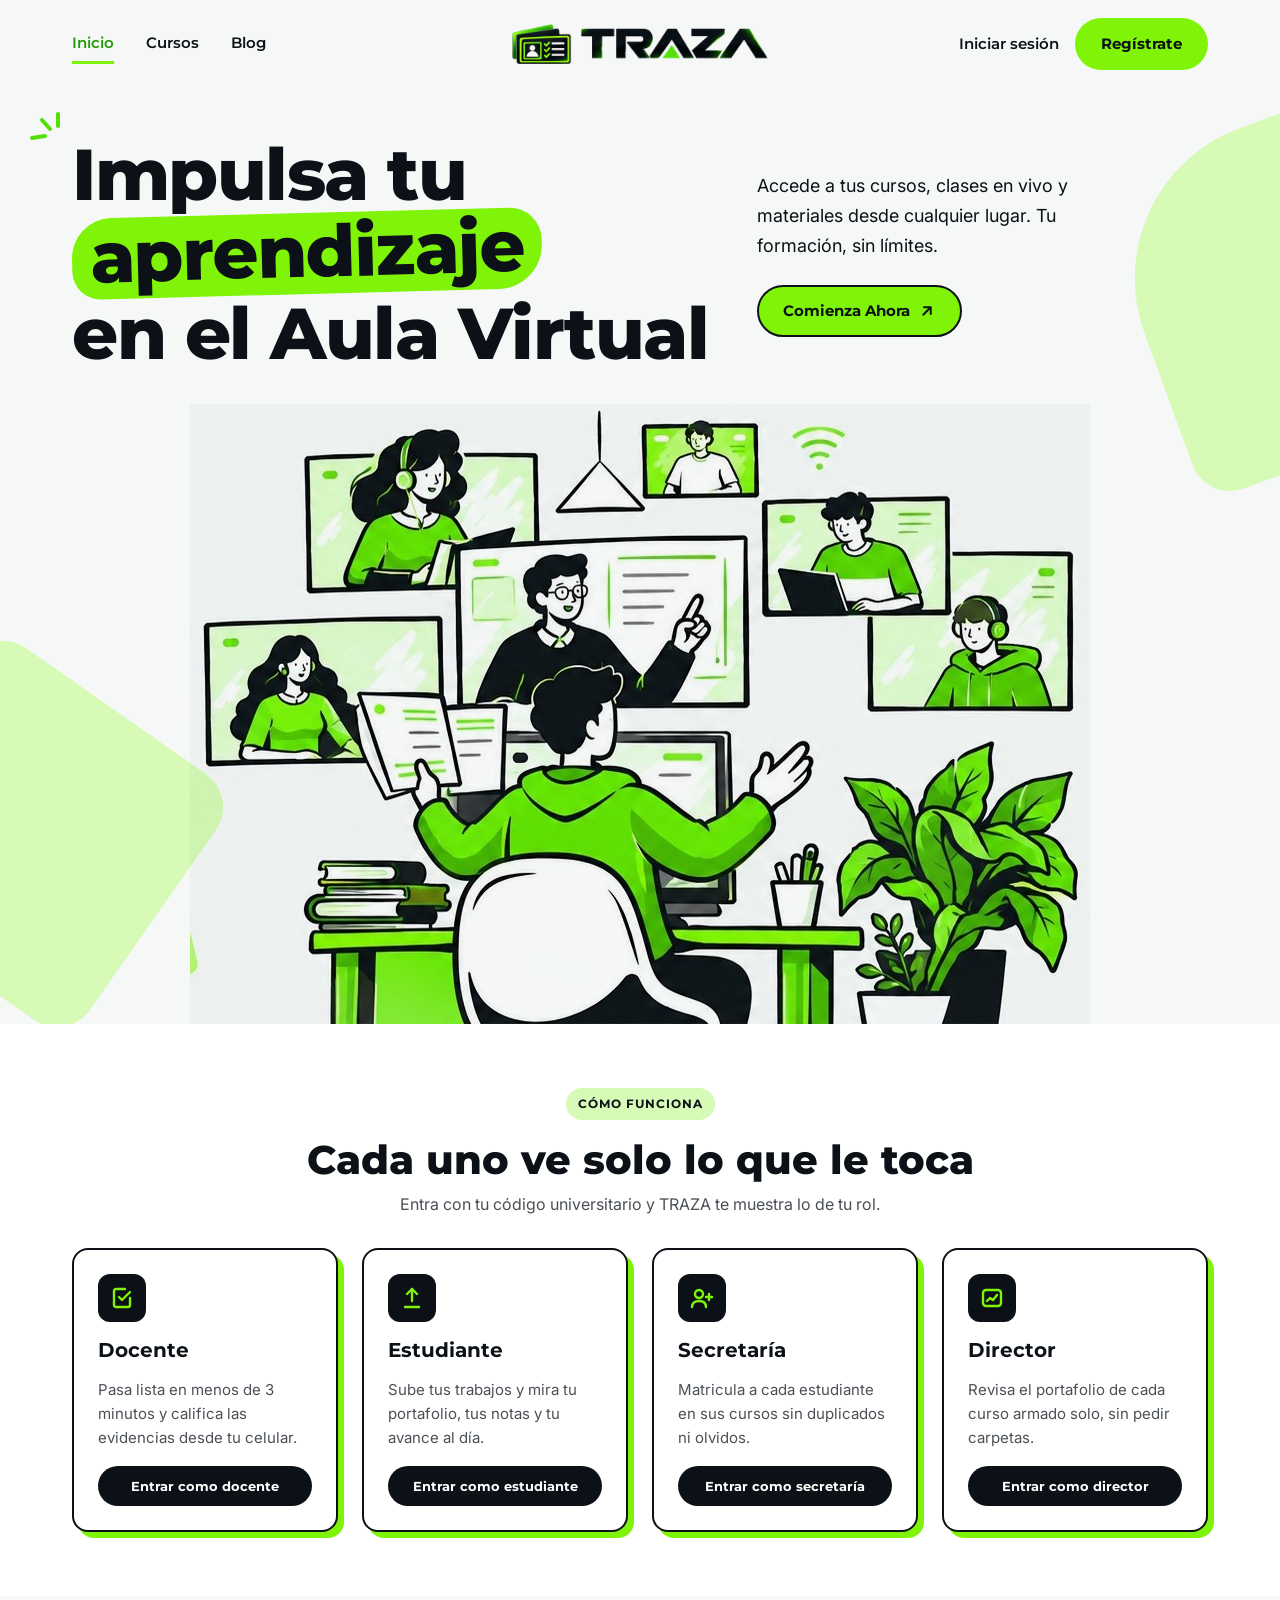
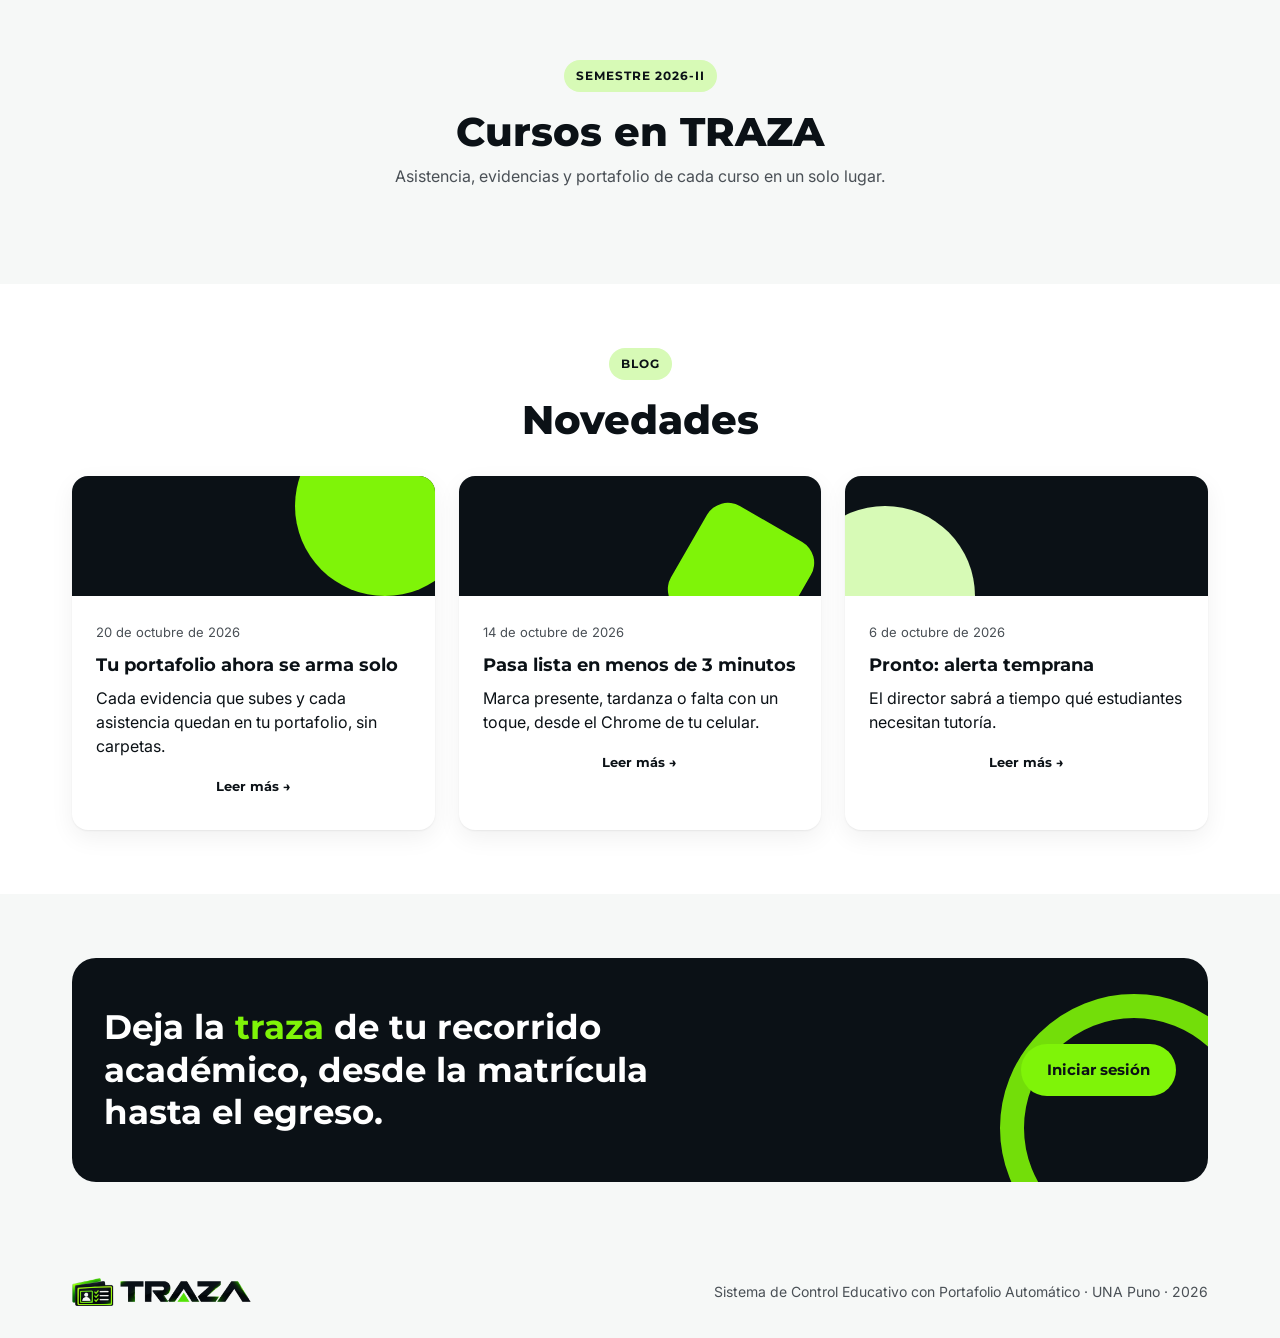
==== commit 450aaa76: "Add files via upload corrigiendo errores sobre solicitud de registro y imágenes que estaban despropo" ====
--- a/src/main/webapp/index.html
+++ b/src/main/webapp/index.html
@@ -176,7 +176,7 @@
     <div class="modal">
       <button class="modal-cerrar" data-cerrar aria-label="Cerrar">×</button>
       <h3 id="titulo-registro">Solicita tu cuenta</h3>
-      <p>Las cuentas las crea la secretaría académica. Déjanos tus datos y te avisamos cuando esté lista.</p>
+      <p>Elige tu contraseña y envía tu solicitud. La secretaría académica la revisa y, cuando la apruebe, ya puedes ingresar con tu código.</p>
       <form class="form" id="form-registro" novalidate>
         <div class="grupo">
           <label for="reg-nombre">Nombre completo</label>
@@ -189,9 +189,17 @@
         <div class="grupo">
           <label for="reg-rol">Soy</label>
           <select class="campo" id="reg-rol">
-            <option>Estudiante</option>
-            <option>Docente</option>
+            <option value="estudiante">Estudiante</option>
+            <option value="docente">Docente</option>
           </select>
+        </div>
+        <div class="grupo">
+          <label for="reg-clave">Contraseña</label>
+          <input class="campo" id="reg-clave" type="password" autocomplete="new-password" placeholder="Mínimo 6 caracteres">
+        </div>
+        <div class="grupo">
+          <label for="reg-clave2">Repite la contraseña</label>
+          <input class="campo" id="reg-clave2" type="password" autocomplete="new-password">
         </div>
         <div class="mensaje error oculto" id="reg-error"></div>
         <button class="btn btn-verde btn-bloque" type="submit">Enviar solicitud</button>
--- a/src/main/webapp/css/estilos.css
+++ b/src/main/webapp/css/estilos.css
@@ -180,8 +180,8 @@
 .pie img { height: 28px; width: auto; }
 
 /* ---------- Ventana modal ---------- */
-.modal-fondo { position: fixed; inset: 0; background: rgba(11,17,22,.55); display: grid; place-items: center; padding: var(--e3); z-index: 50; }
-.modal { background: var(--blanco); border-radius: 20px; width: min(440px, 100%); padding: var(--e5); position: relative; }
+.modal-fondo { position: fixed; inset: 0; background: rgba(11,17,22,.55); display: flex; padding: var(--e3); z-index: 50; overflow-y: auto; overscroll-behavior: contain; }
+.modal { background: var(--blanco); border-radius: 20px; width: min(440px, 100%); padding: var(--e5); position: relative; margin: auto; }
 .modal h3 { font-size: 22px; margin-bottom: var(--e2); }
 .modal p { color: var(--gris-texto); margin-bottom: var(--e4); }
 .modal-cerrar { position: absolute; top: 12px; right: 12px; width: 40px; height: 40px; border-radius: 50%; border: 0; background: var(--gris-fondo); cursor: pointer; font-size: 20px; }
@@ -219,6 +219,8 @@
 .usuario-lateral .datos { min-width: 0; flex: 1; }
 .usuario-lateral .nombre { font-weight: 600; font-size: 14px; line-height: 18px; white-space: nowrap; overflow: hidden; text-overflow: ellipsis; }
 .usuario-lateral .rol { font-size: 12px; color: var(--verde); }
+.insignia { margin-left: auto; min-width: 22px; height: 22px; padding: 0 6px; border-radius: var(--pildora); background: var(--verde); color: var(--negro); font-family: var(--titulo); font-weight: 800; font-size: 12px; display: inline-grid; place-items: center; }
+.nav-lateral a.activo .insignia { background: var(--negro); color: var(--verde); }
 .salir { background: none; border: 0; color: #8b949b; cursor: pointer; padding: 6px; border-radius: 8px; }
 .salir:hover { color: var(--blanco); background: #232d35; }
 
@@ -236,7 +238,7 @@
 .menu-app-btn { display: none; }
 .prototipo-chip { font-family: var(--titulo); font-size: 11px; font-weight: 700; letter-spacing: 1px; text-transform: uppercase; background: var(--verde-pastel); padding: 4px 10px; border-radius: var(--pildora); }
 
-.contenido { padding: var(--e5); max-width: calc(var(--ancho-max) + 64px); width: 100%; }
+.contenido { padding: var(--e5); max-width: 1680px; width: 100%; margin: 0 auto; }
 .titulo-pagina { display: flex; align-items: flex-end; justify-content: space-between; gap: var(--e3); flex-wrap: wrap; margin-bottom: var(--e4); }
 .titulo-pagina h1 { font-size: 32px; line-height: 40px; font-weight: 800; }
 .titulo-pagina p { color: var(--gris-texto); margin-top: 4px; }
@@ -255,7 +257,7 @@
 .dato.destacado .nombre { color: #c3c9cd; }
 
 /* Mis cursos */
-.cursos-grid { display: grid; grid-template-columns: repeat(auto-fill, minmax(300px, 1fr)); gap: var(--e4); }
+.cursos-grid { display: grid; grid-template-columns: repeat(auto-fit, minmax(300px, 1fr)); gap: var(--e4); }
 .curso { background: var(--blanco); border-radius: var(--radio-tarjeta); box-shadow: var(--sombra); overflow: hidden; display: flex; flex-direction: column; }
 .curso-cabeza { background: var(--negro); color: var(--blanco); padding: var(--e4); position: relative; overflow: hidden; }
 .curso-cabeza::after { content: ""; position: absolute; right: -30px; top: -30px; width: 110px; height: 110px; border-radius: 50%; background: var(--verde); opacity: .95; }
@@ -336,7 +338,9 @@
 .ingreso-arte p { color: #c3c9cd; max-width: 400px; margin-top: var(--e3); position: relative; z-index: 1; }
 .ingreso-arte .circulo { position: absolute; border-radius: 50%; border: 28px solid var(--verde); width: 320px; height: 320px; right: -110px; bottom: -110px; }
 .ingreso-arte .cuadro { position: absolute; border-radius: 32px; background: var(--verde-bosque); width: 140px; height: 140px; right: 120px; top: 90px; transform: rotate(20deg); opacity: .8; }
-.ingreso-arte .logo-claro { height: 40px; width: auto; position: relative; z-index: 1; }
+.marca-ingreso { align-self: flex-start; display: flex; align-items: center; gap: 12px; text-decoration: none; position: relative; z-index: 1; }
+.marca-ingreso img { height: 48px; width: auto; }
+.marca-ingreso span { font-family: var(--titulo); font-weight: 800; font-size: 30px; letter-spacing: 1px; color: var(--blanco); }
 .ingreso-form { display: grid; place-items: center; padding: var(--e5) var(--e3); }
 .ingreso-caja { width: min(400px, 100%); }
 .ingreso-caja h1 { font-size: 32px; line-height: 40px; font-weight: 800; }
@@ -428,7 +432,10 @@
   .resaltado { padding: 0 12px 2px; }
   .forma-izq, .forma-der { width: 160px; height: 160px; }
   .franja-cta { flex-direction: column; align-items: flex-start; padding: var(--e5) var(--e4); }
-}
+  .modal { padding: var(--e4) var(--e3); }
+  .modal h3 { padding-right: 40px; }
+}
+html:has(body.inicio) { overflow-x: hidden; }
 
 @media (max-width: 599px) {
   .contenedor { padding: 0 var(--e3); }
